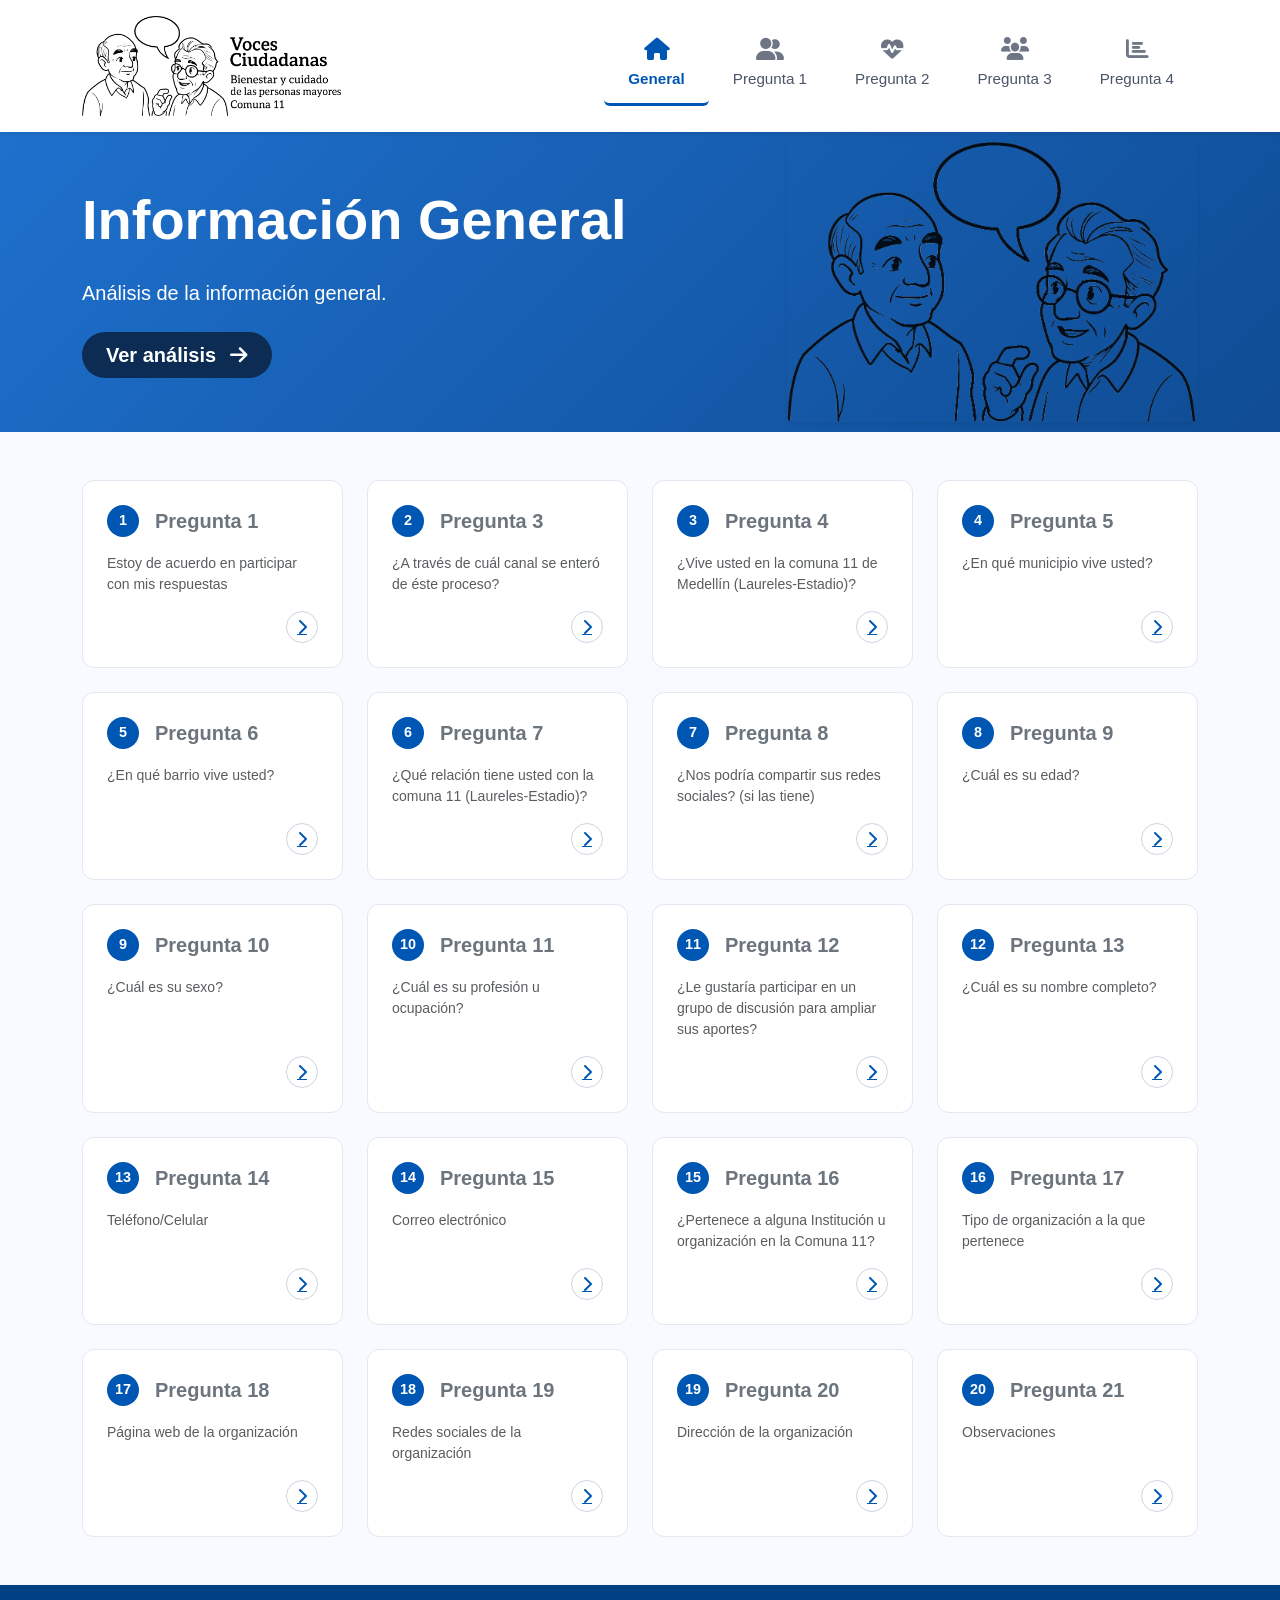
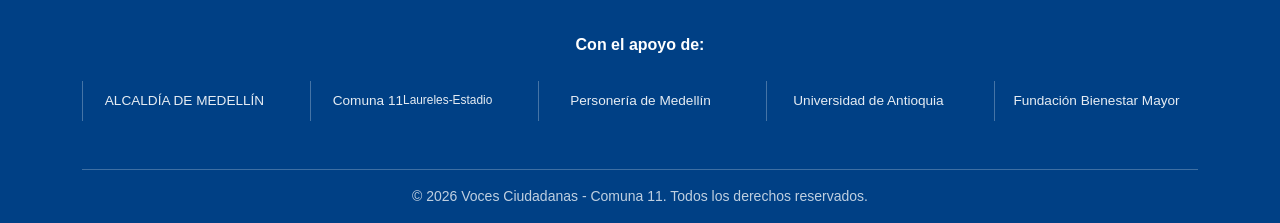
==== index.html @ 996d5465 "Inicio repositorio" ====
<!DOCTYPE html>
<html lang="es">
<head>
    <meta charset="UTF-8">
    <meta name="viewport" content="width=device-width, initial-scale=1.0">
    <title>Voces Ciudadanas - Comuna 11</title>
    <link href="https://cdn.jsdelivr.net/npm/bootstrap@5.3.2/dist/css/bootstrap.min.css" rel="stylesheet">
    <link rel="stylesheet" href="https://cdnjs.cloudflare.com/ajax/libs/font-awesome/6.4.2/css/all.min.css">
    <link rel="stylesheet" href="./css/styles.css">
</head>
<body>

    <header class="bg-white shadow-sm sticky-top">
        <div class="container d-flex flex-column flex-md-row justify-content-between align-items-center py-3">
            <div class="logo-container mb-3 mb-md-0">
                <a href="./index.html">
                    <img src="./img/Logo.png" alt="Logo Voces Ciudadanas" class="img-fluid" style="max-height: 100px;">
                </a>
            </div>
            <nav class="nav-menu">
                <ul class="nav nav-pills border-0" id="main-nav">
                    </ul>
            </nav>
        </div>
    </header>

    <section class="hero-banner text-white position-relative overflow-hidden">
        <div class="container position-relative z-3 py-0">
            <div class="row align-items-center">
                <div class="col-lg-7">
                    <h1 id="main-question-title" class="display-4 fw-bold">Pregunta Uno</h1>
                    <p id="main-question-subtitle" class="lead my-4">Aquí irá el texto de la pregunta seleccionada de manera detallada.</p>
                    <a href="#cards-container" class="btn btn-light-blue text-white btn-lg px-4 py-2 rounded-pill fw-bold">
                        Ver análisis <i class="fas fa-arrow-right ms-2"></i>
                    </a>
                </div>
                <div class="col-lg-5 d-none d-lg-block text-end">
                    <img src="./img/hero-illustration.png" alt="Ilustración" class="hero-illustration img-fluid rounded shadow-sm">
                </div>
            </div>
        </div>
    </section>

    <main class="container my-5">
        <div class="row row-cols-1 row-cols-md-2 row-cols-lg-3 row-cols-xl-4 g-4" id="cards-container">
            </div>
    </main>

    <footer class="footer text-white pt-5 pb-3">
        <div class="container text-center">
            <p class="fw-semibold mb-4">Con el apoyo de:</p>
            
            <div class="row row-cols-2 row-cols-md-5 g-4 align-items-center justify-content-center mb-5 project-logos">
                <div class="col"><div class="footer-logo-placeholder">ALCALDÍA DE MEDELLÍN</div></div>
                <div class="col"><div class="footer-logo-placeholder">Comuna 11 <br><small>Laureles-Estadio</small></div></div>
                <div class="col"><div class="footer-logo-placeholder">Personería de Medellín</div></div>
                <div class="col"><div class="footer-logo-placeholder">Universidad de Antioquia</div></div>
                <div class="col"><div class="footer-logo-placeholder">Fundación Bienestar Mayor</div></div>
            </div>
            
            <hr class="border-light opacity-25">
            
            <p class="small mb-0 opacity-75">&copy; 2026 Voces Ciudadanas - Comuna 11. Todos los derechos reservados.</p>
        </div>
    </footer>

    <script src="https://cdn.jsdelivr.net/npm/bootstrap@5.3.2/dist/js/bootstrap.bundle.min.js"></script>
    <script src="./js/config.js"></script>
    <script src="./js/app.js"></script>
</body>
</html>
---- css/styles.css ----
/* Variables de Color basadas en el diseño */
:root {
    --blue-primary: #0056b3;
    --blue-dark: #004085;
    --blue-hero-start: #1e70cd;
    --blue-hero-end: #0f4c94;
    --text-dark: #2d3748;
    --bg-light: #f8faff;
}

body {
    font-family: 'Segoe UI', Tahoma, Geneva, Verdana, sans-serif;
    background-color: var(--bg-light);
    color: var(--text-dark);
}

/* Navbar */
.nav-tabs .nav-link {
    color: #6c757d;
    border: none;
    font-weight: 500;
    padding: 1rem 1.5rem;
    transition: all 0.3s ease;
}

.nav-tabs .nav-link:hover {
    color: var(--blue-primary);
    border: none;
}

.nav-tabs .nav-link.active {
    color: var(--blue-primary) !important;
    border: none !important;
    border-bottom: 3px solid var(--blue-primary) !important;
    font-weight: 700;
}

/* Hero Banner */
.hero-banner {
    background: linear-gradient(135deg, var(--blue-hero-start) 0%, var(--blue-hero-end) 100%);
    padding: 10px 0;
}

.btn-light-blue {
    background-color: #0d2c54;
    border: none;
    transition: transform 0.2s, background-color 0.2s;
}

.btn-light-blue:hover {
    background-color: #163e75;
    transform: translateY(-2px);
}

.hero-illustration {
    max-height: 280px;
    object-fit: contain;
    mix-blend-mode: multiply; /* Integra el fondo si el logo tiene fondo blanco */
    opacity: 0.85;
}

/* Cards Estilo Mockup */
.question-card {
    background: #ffffff;
    border: 1px solid #e2e8f0;
    border-radius: 12px;
    transition: all 0.3s cubic-bezier(0.165, 0.84, 0.44, 1);
    height: 100%;
}

.question-card:hover {
    transform: translateY(-5px);
    box-shadow: 0 10px 20px rgba(0, 86, 179, 0.08);
    border-color: var(--blue-primary);
}

.card-number {
    width: 32px;
    height: 32px;
    background-color: var(--blue-primary);
    color: white;
    border-radius: 50%;
    display: flex;
    align-items: center;
    justify-content: center;
    font-weight: bold;
    font-size: 0.9rem;
}

.card-arrow-btn {
    width: 32px;
    height: 32px;
    border: 1px solid #cbd5e1;
    border-radius: 50%;
    display: flex;
    align-items: center;
    justify-content: center;
    color: var(--blue-primary);
    transition: all 0.2s;
}

.question-card:hover .card-arrow-btn {
    background-color: var(--blue-primary);
    color: white;
    border-color: var(--blue-primary);
}

/* Footer */
.footer {
    background-color: var(--blue-dark);
}

.footer-logo-placeholder {
    border-left: 1px solid rgba(255, 255, 255, 0.3);
    padding: 0 15px;
    font-size: 0.85rem;
    opacity: 0.9;
    min-height: 40px;
    display: flex;
    align-items: center;
    justify-content: center;
}

@media (max-width: 768px) {
    .footer-logo-placeholder {
        border-left: none;
        border-bottom: 1px solid rgba(255, 255, 255, 0.1);
        padding-bottom: 15px;
    }
}

/* Estilos específicos para el menú con iconos verticales */
.custom-nav-item {
    color: #4a5568 !important; /* Gris de los botones inactivos */
    font-size: 0.95rem;
    font-weight: 500;
    padding: 0.75rem 1.5rem !important;
    border: none !important;
    border-bottom: 3px solid transparent !important;
    transition: all 0.2s ease-in-out;
}

.custom-nav-item .nav-icon {
    font-size: 1.4rem; /* Tamaño del icono */
    opacity: 0.8;
}

/* Estado al pasar el cursor (Hover) */
.custom-nav-item:hover {
    color: #0056b3 !important;
}

/* Estado Activo (Pregunta Seleccionada) */
.custom-nav-item.active {
    color: #0056b3 !important; /* Azul destacado */
    background: none !important;
    font-weight: 700;
    border-bottom: 3px solid #0056b3 !important; /* Línea inferior idéntica a la imagen */
}

.custom-nav-item.active .nav-icon {
    opacity: 1;
}
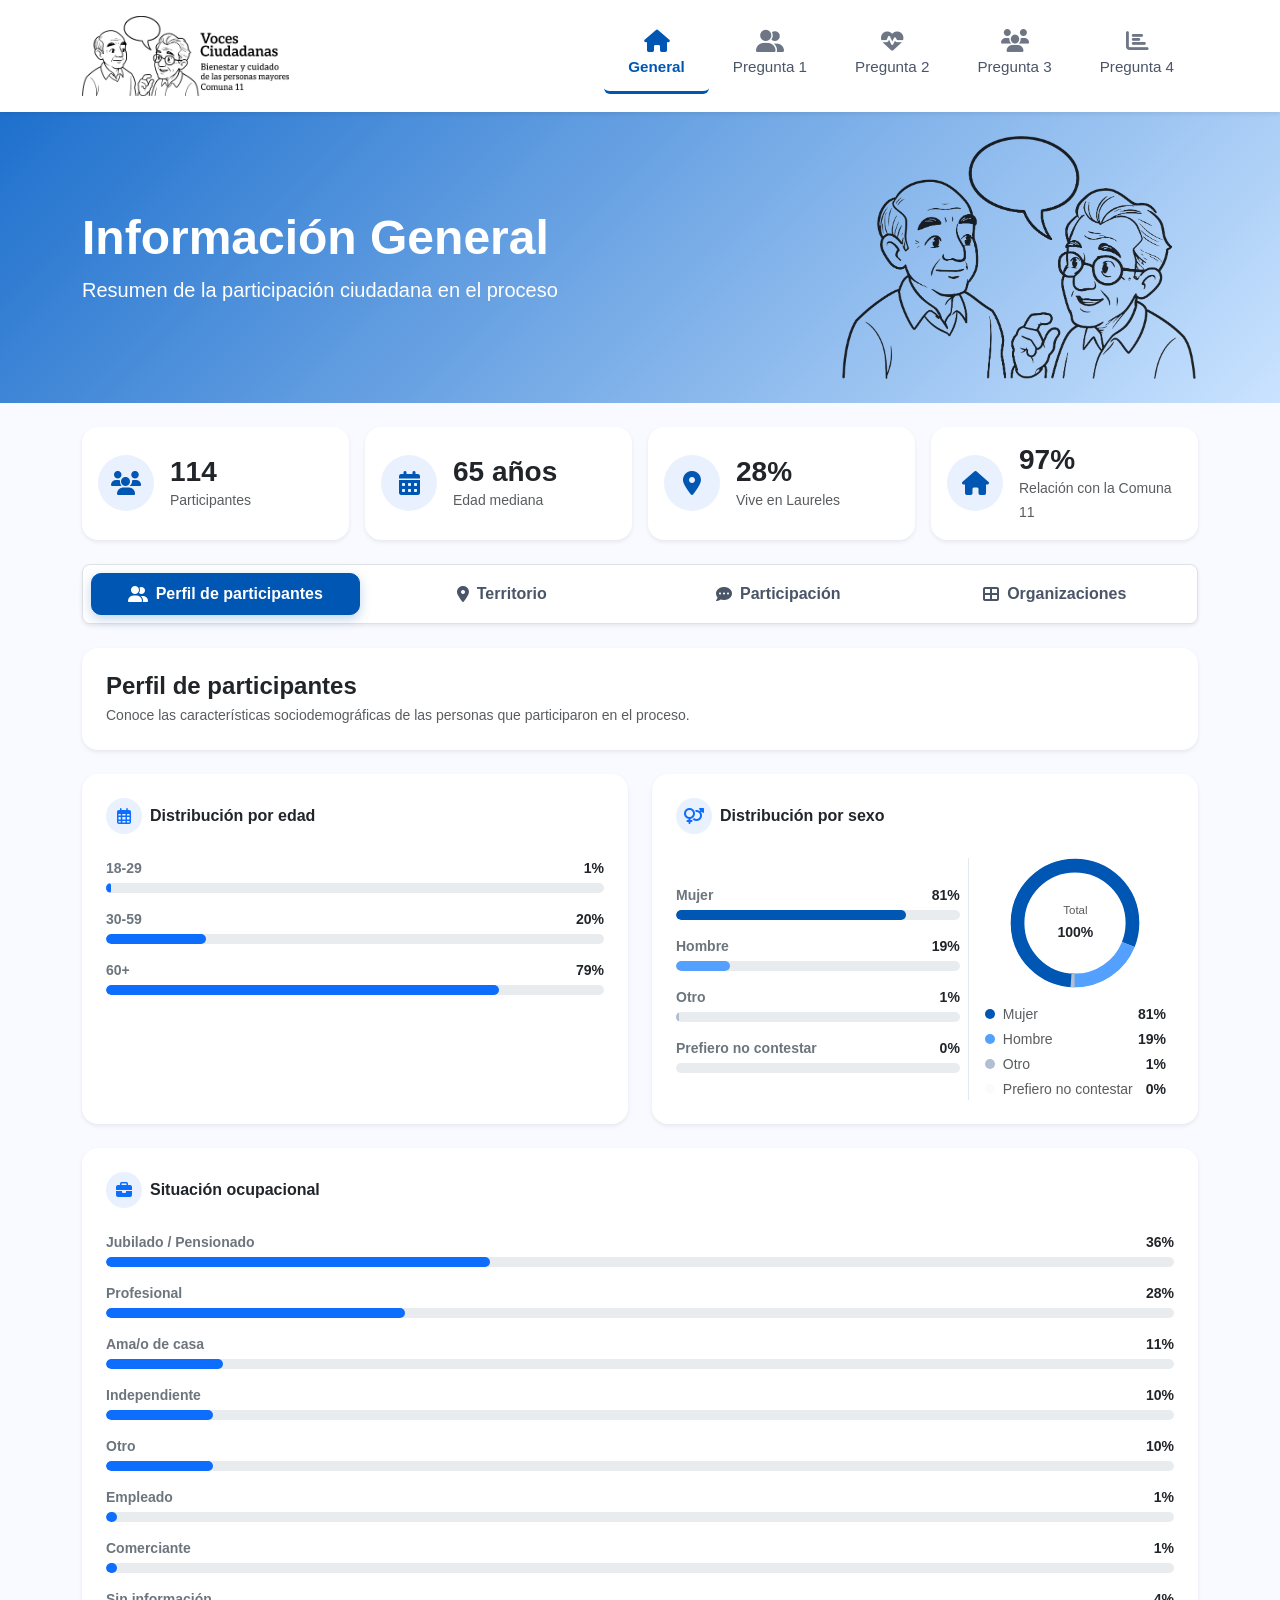
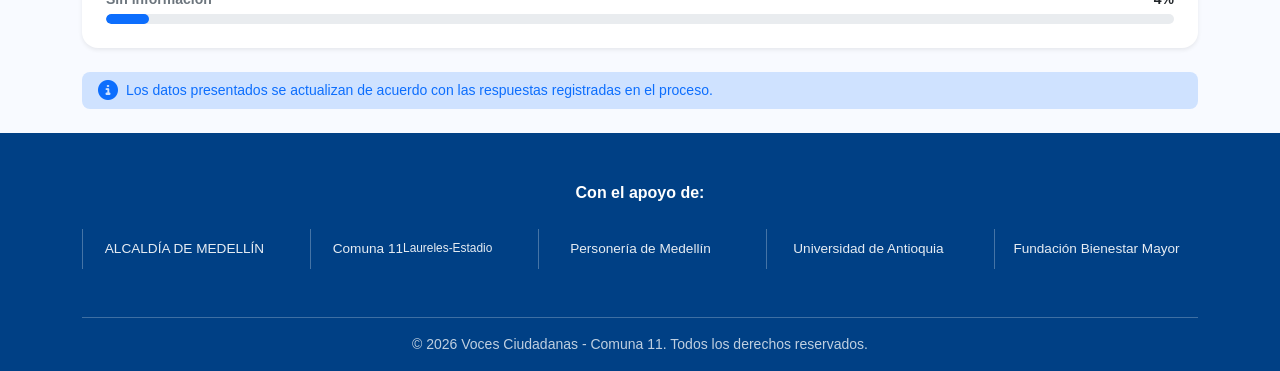
==== commit 9ab19e59: "Actualización pagina General con información demográfica" ====
--- a/index.html
+++ b/index.html
@@ -10,46 +10,395 @@
 </head>
 <body>
 
+    <!-- Header / Navbar Principal -->
     <header class="bg-white shadow-sm sticky-top">
         <div class="container d-flex flex-column flex-md-row justify-content-between align-items-center py-3">
             <div class="logo-container mb-3 mb-md-0">
                 <a href="./index.html">
-                    <img src="./img/Logo.png" alt="Logo Voces Ciudadanas" class="img-fluid" style="max-height: 100px;">
+                    <img src="./img/Logo.png" alt="Logo Voces Ciudadanas" class="img-fluid" style="max-height: 80px;">
                 </a>
             </div>
             <nav class="nav-menu">
-                <ul class="nav nav-pills border-0" id="main-nav">
-                    </ul>
+                <ul class="nav nav-pills border-0" id="main-nav"></ul>
             </nav>
         </div>
     </header>
 
-    <section class="hero-banner text-white position-relative overflow-hidden">
-        <div class="container position-relative z-3 py-0">
+    <!-- Banner Principal -->
+    <section class="hero-banner text-white position-relative overflow-hidden py-4">
+        <div class="container position-relative z-3">
             <div class="row align-items-center">
-                <div class="col-lg-7">
-                    <h1 id="main-question-title" class="display-4 fw-bold">Pregunta Uno</h1>
-                    <p id="main-question-subtitle" class="lead my-4">Aquí irá el texto de la pregunta seleccionada de manera detallada.</p>
-                    <a href="#cards-container" class="btn btn-light-blue text-white btn-lg px-4 py-2 rounded-pill fw-bold">
-                        Ver análisis <i class="fas fa-arrow-right ms-2"></i>
-                    </a>
-                </div>
-                <div class="col-lg-5 d-none d-lg-block text-end">
-                    <img src="./img/hero-illustration.png" alt="Ilustración" class="hero-illustration img-fluid rounded shadow-sm">
+                <div class="col-lg-8">
+                    <h1 id="main-question-title" class="display-5 fw-bold">Información General</h1>
+                    <p id="main-question-subtitle" class="lead mb-0">Resumen de la participación ciudadana en el proceso</p>
+                </div>
+                <div class="col-lg-4 d-none d-lg-block text-end">
+                    <img src="./img/hero-illustration.png" alt="Ilustración" class="hero-illustration img-fluid">
                 </div>
             </div>
         </div>
     </section>
 
-    <main class="container my-5">
-        <div class="row row-cols-1 row-cols-md-2 row-cols-lg-3 row-cols-xl-4 g-4" id="cards-container">
-            </div>
+    <main class="container my-4">
+        <!-- 1. Indicadores / Tarjetas de Resumen Superior -->
+        <div class="row g-3 mb-4" id="summary-metrics-container"></div>
+
+        <!-- 2. Pestañas de Navegación (Tabs) -->
+        <div class="bg-white rounded-3 p-2 mb-4 shadow-sm border">
+            <ul class="nav nav-pills nav-justified flex-column flex-sm-row gap-2" id="general-tabs" role="tablist"></ul>
+        </div>
+
+        <!-- 3. Contenedores de Contenido (Tab Content) -->
+        <div class="tab-content" id="general-tabs-content">
+            
+            <!-- TAB 1: Perfil de participantes -->
+            <div class="tab-pane fade show active" id="pane-perfil" role="tabpanel">
+                
+                <!-- Encabezado -->
+                <div class="card border-0 shadow-sm p-4 rounded-4 bg-white mb-4">
+                    <div class="d-flex flex-column flex-xl-row justify-content-between align-items-xl-center gap-3">
+                        <div>
+                            <h4 class="fw-bold text-dark mb-1">Perfil de participantes</h4>
+                            <p class="text-muted small mb-0">Conoce las características sociodemográficas de las personas que participaron en el proceso.</p>
+                        </div>
+                    </div>
+                </div>
+
+                <!-- Fila Superior: Distribución por Edad y Distribución por Sexo -->
+                <div class="row g-4 mb-4">
+                    
+                    <!-- Card 1: Distribución por edad -->
+                    <div class="col-lg-6 col-12">
+                        <div class="card border-0 shadow-sm p-4 rounded-4 bg-white h-100">
+                            <div class="d-flex align-items-center gap-2 mb-4">
+                                <div class="badge-icon-bg p-2 rounded-circle d-flex align-items-center justify-content-center" style="width: 36px; height: 36px;">
+                                    <i class="far fa-calendar-alt text-primary"></i>
+                                </div>
+                                <h5 class="fw-bold text-dark mb-0 fs-6">Distribución por edad</h5>
+                            </div>
+                            <div id="age-chart-container" class="d-flex flex-column gap-3"></div>
+                        </div>
+                    </div>
+
+                    <!-- Card 2: Distribución por sexo -->
+                    <div class="col-lg-6 col-12">
+                        <div class="card border-0 shadow-sm p-4 rounded-4 bg-white h-100">
+                            <div class="d-flex align-items-center gap-2 mb-4">
+                                <div class="badge-icon-bg p-2 rounded-circle d-flex align-items-center justify-content-center" style="width: 36px; height: 36px;">
+                                    <i class="fas fa-venus-mars text-primary"></i>
+                                </div>
+                                <h5 class="fw-bold text-dark mb-0 fs-6">Distribución por sexo</h5>
+                            </div>
+                            
+                            <div class="row align-items-center g-3">
+                                <!-- Barras de sexo -->
+                                <div class="col-md-7 col-12 d-flex flex-column gap-3" id="gender-bars-container"></div>
+                                
+                                <!-- Donut SVG + Leyenda -->
+                                <div class="col-md-5 col-12 d-flex flex-column align-items-center justify-content-center border-start-md">
+                                    <div class="position-relative d-flex align-items-center justify-content-center mb-3">
+                                        <svg width="130" height="130" viewBox="0 0 36 36" class="donut-chart" id="gender-donut-chart">
+                                            <!-- Generado dinámicamente desde JS -->
+                                        </svg>
+                                        <div class="position-absolute text-center">
+                                            <span class="d-block text-muted style-micro">Total</span>
+                                            <strong class="text-dark small" id="donut-total-label">100%</strong>
+                                        </div>
+                                    </div>
+                                    <div id="gender-legend-container" class="w-100 px-2 d-flex flex-column gap-1"></div>
+                                </div>
+                            </div>
+                        </div>
+                    </div>
+
+                </div>
+
+                <!-- Fila Inferior: Situación Ocupacional -->
+                <div class="row">
+                    <div class="col-12">
+                        <div class="card border-0 shadow-sm p-4 rounded-4 bg-white">
+                            <div class="d-flex align-items-center gap-2 mb-4">
+                                <div class="badge-icon-bg p-2 rounded-circle d-flex align-items-center justify-content-center" style="width: 36px; height: 36px;">
+                                    <i class="fas fa-briefcase text-primary"></i>
+                                </div>
+                                <h5 class="fw-bold text-dark mb-0 fs-6">Situación ocupacional</h5>
+                            </div>
+                            <div id="occupation-chart-container" class="d-flex flex-column gap-3"></div>
+                        </div>
+                    </div>
+                </div>
+
+                <!-- Nota informativa -->
+                <div class="alert alert-info border-0 bg-primary-subtle text-primary d-flex align-items-center gap-2 mt-4 mb-0 rounded-3 py-2 px-3 small">
+                    <i class="fas fa-info-circle fs-5"></i>
+                    <span>Los datos presentados se actualizan de acuerdo con las respuestas registradas en el proceso.</span>
+                </div>
+
+            </div>
+
+            <!-- TAB 2: Territorio -->
+            <div class="tab-pane fade" id="pane-territorio" role="tabpanel">
+                
+                <!-- Encabezado -->
+                <div class="card border-0 shadow-sm p-4 rounded-4 bg-white mb-4">
+                    <div class="d-flex align-items-center gap-3">
+                        <div class="badge-icon-bg p-3 rounded-circle d-flex align-items-center justify-content-center text-primary" style="width: 50px; height: 50px;">
+                            <i class="fas fa-map-marker-alt fs-4"></i>
+                        </div>
+                        <div>
+                            <h4 class="fw-bold text-dark mb-1">Territorio</h4>
+                            <p class="text-muted small mb-0">Información sobre residencia y relación de los participantes con el barrio.</p>
+                        </div>
+                    </div>
+                </div>
+
+                <!-- Fila Superior: 3 Tarjetas de Métricas -->
+                <div class="row g-4 mb-4">
+                    
+                    <!-- Tarjeta 1: ¿Vive en el barrio? -->
+                    <div class="col-lg-4 col-md-6 col-12">
+                        <div class="card border-0 shadow-sm p-4 rounded-4 bg-white h-100 d-flex flex-column justify-content-between">
+                            <div>
+                                <h6 class="fw-bold text-dark mb-4 fs-6">¿Vive en el barrio?</h6>
+                                <div class="row align-items-center g-3 my-2">
+                                    <div class="col-6 position-relative d-flex align-items-center justify-content-center">
+                                        <svg width="120" height="120" viewBox="0 0 36 36" class="donut-chart" id="lives-donut-chart">
+                                            <!-- Generado dinámicamente desde JS -->
+                                        </svg>
+                                        <div class="position-absolute text-center">
+                                            <strong class="text-primary d-block h4 fw-bold mb-0" id="lives-total-percentage">0%</strong>
+                                            <span class="text-muted lh-1 d-block" style="font-size: 0.65rem;">Sí vive en<br>el barrio</span>
+                                        </div>
+                                    </div>
+                                    <div class="col-6 d-flex flex-column gap-3" id="lives-in-neighborhood-container"></div>
+                                </div>
+                            </div>
+                            <div class="bg-light-subtle rounded-3 py-2 px-3 mt-3 d-flex align-items-center gap-2 small text-muted">
+                                <i class="fas fa-info-circle text-primary"></i>
+                                <span id="base-lives">Base: 0 participantes</span>
+                            </div>
+                        </div>
+                    </div>
+
+                    <!-- Tarjeta 2: Municipio de residencia -->
+                    <div class="col-lg-4 col-md-6 col-12">
+                        <div class="card border-0 shadow-sm p-4 rounded-4 bg-white h-100 d-flex flex-column justify-content-between">
+                            <div>
+                                <div class="d-flex align-items-center gap-2 mb-4">
+                                    <i class="fas fa-city text-primary"></i>
+                                    <h6 class="fw-bold text-dark mb-0 fs-6">Municipio de residencia</h6>
+                                </div>
+                                <div id="municipality-chart-container" class="d-flex flex-column gap-3"></div>
+                            </div>
+                            <div class="bg-light-subtle rounded-3 py-2 px-3 mt-3 d-flex align-items-center gap-2 small text-muted">
+                                <i class="fas fa-info-circle text-primary"></i>
+                                <span id="base-municipality">Base: 0 participantes</span>
+                            </div>
+                        </div>
+                    </div>
+
+                    <!-- Tarjeta 3: Barrios de residencia -->
+                    <div class="col-lg-4 col-md-12 col-12">
+                        <div class="card border-0 shadow-sm p-4 rounded-4 bg-white h-100 d-flex flex-column justify-content-between">
+                            <div>
+                                <div class="d-flex align-items-center gap-2 mb-4">
+                                    <i class="fas fa-building text-primary"></i>
+                                    <h6 class="fw-bold text-dark mb-0 fs-6">Barrios de residencia</h6>
+                                </div>
+                                <div id="neighborhoods-chart-container" class="d-flex flex-column gap-2"></div>
+                            </div>
+                            <div class="bg-light-subtle rounded-3 py-2 px-3 mt-3 d-flex align-items-center gap-2 small text-muted">
+                                <i class="fas fa-info-circle text-primary"></i>
+                                <span id="base-neighborhoods">Base: 0 participantes</span>
+                            </div>
+                        </div>
+                    </div>
+
+                </div>
+
+                <!-- Fila Inferior: Relación con el barrio -->
+                <div class="row">
+                    <div class="col-12">
+                        <div class="card border-0 shadow-sm p-4 rounded-4 bg-white">
+                            <div class="d-flex align-items-center gap-2 mb-4">
+                                <div class="badge-icon-bg p-2 rounded-circle d-flex align-items-center justify-content-center" style="width: 36px; height: 36px;">
+                                    <i class="fas fa-user-friends text-primary"></i>
+                                </div>
+                                <h6 class="fw-bold text-dark mb-0 fs-6">¿Qué relación tienen los participantes con el barrio?</h6>
+                            </div>
+                            
+                            <div class="row g-4 align-items-center">
+                                <div class="col-lg-8 col-12">
+                                    <div id="relation-chart-container" class="d-flex flex-column gap-3"></div>
+                                </div>
+                                <div class="col-lg-4 col-12">
+                                    <div class="bg-light-subtle p-4 rounded-4 border border-light-subtle">
+                                        <div class="d-flex align-items-start gap-2 text-primary mb-4">
+                                            <i class="fas fa-info-circle fs-5 mt-1"></i>
+                                            <span class="small text-secondary">Este gráfico muestra el tipo de relación que los participantes tienen con el barrio donde se desarrolla el proceso.</span>
+                                        </div>
+                                        <div class="bg-white rounded-3 py-2 px-3 border border-light text-center">
+                                            <span class="small text-muted fw-semibold" id="base-relation">Base: 0 participantes</span>
+                                        </div>
+                                    </div>
+                                </div>
+                            </div>
+                        </div>
+                    </div>
+                </div>
+
+            </div>
+
+            <!-- TAB 3: Participación -->
+            <div class="tab-pane fade" id="pane-participacion" role="tabpanel">
+                
+                <!-- Encabezado -->
+                <div class="card border-0 shadow-sm p-4 rounded-4 bg-white mb-4">
+                    <div class="d-flex align-items-center gap-3">
+                        <div class="badge-icon-bg p-3 rounded-circle d-flex align-items-center justify-content-center text-primary" style="width: 50px; height: 50px;">
+                            <i class="fas fa-bullhorn fs-4"></i>
+                        </div>
+                        <div>
+                            <h4 class="fw-bold text-dark mb-1">Participación</h4>
+                            <p class="text-muted small mb-0">Canales de convocatoria e intención de continuidad en el proceso.</p>
+                        </div>
+                    </div>
+                </div>
+
+                <!-- Fila Superior: ¿Cómo se enteró? y ¿Quieren seguir participando? -->
+                <div class="row g-4 mb-4">
+                    
+                    <!-- Card 1: ¿Cómo se enteró del proceso? -->
+                    <div class="col-lg-6 col-12">
+                        <div class="card border-0 shadow-sm p-4 rounded-4 bg-white h-100 d-flex flex-column justify-content-between">
+                            <div>
+                                <div class="d-flex align-items-center gap-2 mb-4">
+                                    <div class="badge-icon-bg p-2 rounded-circle d-flex align-items-center justify-content-center" style="width: 36px; height: 36px;">
+                                        <i class="fas fa-bullhorn text-primary"></i>
+                                    </div>
+                                    <h6 class="fw-bold text-dark mb-0 fs-6">¿Cómo se enteró del proceso?</h6>
+                                </div>
+                                <div id="how-learned-container" class="d-flex flex-column gap-3"></div>
+                            </div>
+                            <div class="bg-light-subtle rounded-3 py-2 px-3 mt-4 d-flex align-items-center gap-2 small text-muted">
+                                <i class="fas fa-info-circle text-primary"></i>
+                                <span id="base-how-learned">Base: 0 participantes</span>
+                            </div>
+                        </div>
+                    </div>
+
+                    <!-- Card 2: ¿Quieren seguir participando? -->
+                    <div class="col-lg-6 col-12">
+                        <div class="card border-0 shadow-sm p-4 rounded-4 bg-white h-100 d-flex flex-column justify-content-between">
+                            <div>
+                                <div class="d-flex align-items-center gap-2 mb-4">
+                                    <div class="badge-icon-bg p-2 rounded-circle d-flex align-items-center justify-content-center" style="width: 36px; height: 36px;">
+                                        <i class="fas fa-user-friends text-primary"></i>
+                                    </div>
+                                    <h6 class="fw-bold text-dark mb-0 fs-6">¿Quieren seguir participando?</h6>
+                                </div>
+
+                                <div class="row align-items-center g-3 my-2">
+                                    <!-- Gráfico Donut Dinámico -->
+                                    <div class="col-md-6 col-12 position-relative d-flex align-items-center justify-content-center">
+                                        <svg width="140" height="140" viewBox="0 0 36 36" class="donut-chart" id="continue-donut-chart">
+                                            <!-- Generado dinámicamente desde JS -->
+                                        </svg>
+                                        <div class="position-absolute text-center">
+                                            <strong class="text-dark d-block h3 fw-bold mb-0" id="continue-total-percentage">0%</strong>
+                                            <span class="text-secondary small fw-semibold" id="continue-total-label">Sí</span>
+                                        </div>
+                                    </div>
+                                    <!-- Leyenda -->
+                                    <div class="col-md-6 col-12 d-flex flex-column gap-3" id="continue-legend-container"></div>
+                                </div>
+                            </div>
+                            <div class="bg-light-subtle rounded-3 py-2 px-3 mt-4 d-flex align-items-center gap-2 small text-muted">
+                                <i class="fas fa-info-circle text-primary"></i>
+                                <span id="base-continue">Base: 0 participantes</span>
+                            </div>
+                        </div>
+                    </div>
+
+                </div>
+
+                <!-- Fila Inferior: Convocatoria por Grupos de Edad -->
+                <div class="row">
+                    <div class="col-12">
+                        <div class="card border-0 shadow-sm p-4 rounded-4 bg-white">
+                            <div class="d-flex align-items-center gap-2 mb-4">
+                                <div class="badge-icon-bg p-2 rounded-circle d-flex align-items-center justify-content-center" style="width: 36px; height: 36px;">
+                                    <i class="fas fa-users text-primary"></i>
+                                </div>
+                                <h6 class="fw-bold text-dark mb-0 fs-6">¿Cómo se enteraron del proceso? según grupo de edad</h6>
+                            </div>
+
+                            <!-- Contenedor dinámico para los rangos de edad -->
+                            <div class="row g-4" id="learned-by-age-group-container"></div>
+                        </div>
+                    </div>
+                </div>
+
+            </div>
+
+            <!-- TAB 4: Organizaciones -->
+            <div class="tab-pane fade" id="pane-organizaciones" role="tabpanel">
+                <div class="row g-4 mb-4">
+                    <!-- Card 1: Participación Organizacional -->
+                    <div class="col-lg-6 col-12">
+                        <div class="card border-0 shadow-sm rounded-4 p-4 h-100 bg-white d-flex flex-column justify-content-between">
+                            <div>
+                                <h6 class="fw-bold text-primary text-uppercase mb-4">Participación Organizacional</h6>
+                                <div id="organization-part-container" class="row align-items-center my-3">
+                                    <!-- Renderizado dinámico -->
+                                </div>
+                            </div>
+                            <div class="bg-light-subtle rounded-3 py-2 px-3 mt-4 d-flex align-items-center gap-2 small text-muted">
+                                <i class="fas fa-info-circle text-primary"></i>
+                                <span id="base-organization-part">Base: 0 participantes</span>
+                            </div>
+                        </div>
+                    </div>
+
+                    <!-- Card 2: Tipo de Organización -->
+                    <div class="col-lg-6 col-12">
+                        <div class="card border-0 shadow-sm rounded-4 p-4 h-100 bg-white d-flex flex-column justify-content-between">
+                            <div>
+                                <h6 class="fw-bold text-primary text-uppercase mb-4">Tipo de Organización</h6>
+                                <div id="organization-types-container" class="d-flex flex-column gap-3">
+                                    <!-- Renderizado dinámico -->
+                                </div>
+                            </div>
+                            <div class="bg-light-subtle rounded-3 py-2 px-3 mt-4 d-flex align-items-center gap-2 small text-muted">
+                                <i class="fas fa-info-circle text-primary"></i>
+                                <span id="base-organization-types">Base: 0 participantes</span>
+                            </div>
+                        </div>
+                    </div>
+
+                    <!-- Card 3: Organizaciones Vinculadas -->
+                    <div class="col-12">
+                        <div class="card border-0 shadow-sm rounded-4 p-4 bg-white">
+                            <div class="d-flex align-items-center gap-2 mb-4">
+                                <i class="fas fa-user-friends text-primary fs-5"></i>
+                                <h6 class="fw-bold text-primary text-uppercase mb-0">Organizaciones Vinculadas</h6>
+                            </div>
+                            
+                            <div id="linked-organizations-container" class="row g-3">
+                                <!-- Renderizado dinámico -->
+                            </div>
+                        </div>
+                    </div>
+                </div>
+            </div>
+
+        </div>
     </main>
 
+    <!-- Footer -->
     <footer class="footer text-white pt-5 pb-3">
         <div class="container text-center">
             <p class="fw-semibold mb-4">Con el apoyo de:</p>
-            
             <div class="row row-cols-2 row-cols-md-5 g-4 align-items-center justify-content-center mb-5 project-logos">
                 <div class="col"><div class="footer-logo-placeholder">ALCALDÍA DE MEDELLÍN</div></div>
                 <div class="col"><div class="footer-logo-placeholder">Comuna 11 <br><small>Laureles-Estadio</small></div></div>
@@ -57,9 +406,7 @@
                 <div class="col"><div class="footer-logo-placeholder">Universidad de Antioquia</div></div>
                 <div class="col"><div class="footer-logo-placeholder">Fundación Bienestar Mayor</div></div>
             </div>
-            
             <hr class="border-light opacity-25">
-            
             <p class="small mb-0 opacity-75">&copy; 2026 Voces Ciudadanas - Comuna 11. Todos los derechos reservados.</p>
         </div>
     </footer>
--- a/css/styles.css
+++ b/css/styles.css
@@ -1,11 +1,15 @@
-/* Variables de Color basadas en el diseño */
+/* ==========================================
+   VARIABLES DE COLOR Y BASE
+   ========================================== */
 :root {
     --blue-primary: #0056b3;
     --blue-dark: #004085;
     --blue-hero-start: #1e70cd;
-    --blue-hero-end: #0f4c94;
+    --blue-hero-end: #cae3ff;
     --text-dark: #2d3748;
     --bg-light: #f8faff;
+    --card-border: #e2e8f0;
+    --icon-bg-blue: #e8f1fd;
 }
 
 body {
@@ -14,7 +18,9 @@
     color: var(--text-dark);
 }
 
-/* Navbar */
+/* ==========================================
+   NAVBAR PRINCIPAL Y MENÚ DE NAVEGACIÓN
+   ========================================== */
 .nav-tabs .nav-link {
     color: #6c757d;
     border: none;
@@ -35,7 +41,40 @@
     font-weight: 700;
 }
 
-/* Hero Banner */
+/* Menú con iconos verticales */
+.custom-nav-item {
+    color: #4a5568 !important;
+    font-size: 0.95rem;
+    font-weight: 500;
+    padding: 0.75rem 1.5rem !important;
+    border: none !important;
+    border-bottom: 3px solid transparent !important;
+    transition: all 0.2s ease-in-out;
+}
+
+.custom-nav-item .nav-icon {
+    font-size: 1.4rem;
+    opacity: 0.8;
+}
+
+.custom-nav-item:hover {
+    color: var(--blue-primary) !important;
+}
+
+.custom-nav-item.active {
+    color: var(--blue-primary) !important;
+    background: none !important;
+    font-weight: 700;
+    border-bottom: 3px solid var(--blue-primary) !important;
+}
+
+.custom-nav-item.active .nav-icon {
+    opacity: 1;
+}
+
+/* ==========================================
+   HERO BANNER
+   ========================================== */
 .hero-banner {
     background: linear-gradient(135deg, var(--blue-hero-start) 0%, var(--blue-hero-end) 100%);
     padding: 10px 0;
@@ -55,14 +94,87 @@
 .hero-illustration {
     max-height: 280px;
     object-fit: contain;
-    mix-blend-mode: multiply; /* Integra el fondo si el logo tiene fondo blanco */
+    mix-blend-mode: multiply;
     opacity: 0.85;
 }
 
-/* Cards Estilo Mockup */
+/* ==========================================
+   TARJETAS DE MÉTRICA DE RESUMEN (SUPERIORES)
+   ========================================== */
+#summary-metrics-container .card {
+    border: 1px solid var(--card-border);
+    border-radius: 14px;
+    transition: transform 0.2s ease, box-shadow 0.2s ease;
+}
+
+#summary-metrics-container .card:hover {
+    transform: translateY(-3px);
+    box-shadow: 0 8px 20px rgba(0, 86, 179, 0.08) !important;
+}
+
+.badge-icon-bg {
+    background-color: var(--icon-bg-blue) !important;
+    color: var(--blue-primary) !important;
+}
+
+/* ==========================================
+   PESTAÑAS SEGUNDARIAS (GENERAL TABS)
+   ========================================== */
+#general-tabs .nav-link {
+    border-radius: 10px;
+    color: #4a5568;
+    background-color: transparent;
+    transition: all 0.2s ease;
+    border: 1px solid transparent;
+}
+
+#general-tabs .nav-link:hover {
+    background-color: #f1f5f9;
+    color: var(--blue-primary);
+}
+
+/* Estilo exacto de la pestaña activa en el mockup */
+#general-tabs .nav-link.active {
+    background-color: var(--blue-primary) !important;
+    color: #ffffff !important;
+    border-color: var(--blue-primary) !important;
+    box-shadow: 0 4px 12px rgba(0, 86, 179, 0.25);
+}
+
+/* ==========================================
+   FILTROS Y COMPONENTES DEL DASHBOARD
+   ========================================== */
+.form-select-sm {
+    border-color: #cbd5e1;
+    color: #334155;
+    font-size: 0.85rem;
+    padding-top: 0.45rem;
+    padding-bottom: 0.45rem;
+}
+
+.form-select-sm:focus {
+    border-color: var(--blue-primary);
+    box-shadow: 0 0 0 0.25rem rgba(0, 86, 179, 0.15);
+}
+
+#btn-clear-filters {
+    color: var(--blue-primary);
+    border-color: #cbd5e1;
+    background-color: #ffffff;
+    font-weight: 500;
+}
+
+#btn-clear-filters:hover {
+    background-color: var(--icon-bg-blue);
+    border-color: var(--blue-primary);
+}
+
+/* ==========================================
+   CARDS DE PREGUNTAS (GRID DE 21 CARDS)
+   ========================================== */
 .question-card {
     background: #ffffff;
-    border: 1px solid #e2e8f0;
+    border: 1px solid var(--card-border);
     border-radius: 12px;
     transition: all 0.3s cubic-bezier(0.165, 0.84, 0.44, 1);
     height: 100%;
@@ -105,7 +217,9 @@
     border-color: var(--blue-primary);
 }
 
-/* Footer */
+/* ==========================================
+   FOOTER
+   ========================================== */
 .footer {
     background-color: var(--blue-dark);
 }
@@ -129,35 +243,67 @@
     }
 }
 
-/* Estilos específicos para el menú con iconos verticales */
-.custom-nav-item {
-    color: #4a5568 !important; /* Gris de los botones inactivos */
-    font-size: 0.95rem;
-    font-weight: 500;
-    padding: 0.75rem 1.5rem !important;
-    border: none !important;
-    border-bottom: 3px solid transparent !important;
-    transition: all 0.2s ease-in-out;
-}
-
-.custom-nav-item .nav-icon {
-    font-size: 1.4rem; /* Tamaño del icono */
-    opacity: 0.8;
-}
-
-/* Estado al pasar el cursor (Hover) */
-.custom-nav-item:hover {
-    color: #0056b3 !important;
-}
-
-/* Estado Activo (Pregunta Seleccionada) */
-.custom-nav-item.active {
-    color: #0056b3 !important; /* Azul destacado */
-    background: none !important;
+/* ==========================================
+   COMPONENTES Y GRÁFICOS DE 'PERFIL PARTICIPANTES'
+   ========================================== */
+.style-micro {
+    font-size: 0.72rem;
+}
+
+.chart-row {
+    font-size: 0.88rem;
+}
+
+.chart-label {
+    min-width: 140px;
+    max-width: 160px;
+    color: #4a5568;
+}
+
+.chart-bar-track {
+    background-color: #f1f5f9;
+    height: 14px;
+    border-radius: 20px;
+    overflow: hidden;
+}
+
+.chart-bar-fill {
+    height: 100%;
+    background: linear-gradient(90deg, #1e70cd 0%, #0056b3 100%);
+    border-radius: 20px;
+    transition: width 0.8s ease-in-out;
+}
+
+.chart-bar-fill-secondary {
+    background: #54a0ff;
+}
+
+.chart-bar-fill-neutral {
+    background: #cbd5e1;
+}
+
+.chart-value {
+    min-width: 45px;
     font-weight: 700;
-    border-bottom: 3px solid #0056b3 !important; /* Línea inferior idéntica a la imagen */
-}
-
-.custom-nav-item.active .nav-icon {
-    opacity: 1;
+    color: #2d3748;
+}
+
+/* Gráfico tipo Dona */
+.donut-chart {
+    transform: rotate(-90deg);
+    border-radius: 50%;
+}
+
+.donut-ring {
+    stroke: #f1f5f9;
+}
+
+.donut-segment {
+    transition: stroke-dasharray 0.3s ease;
+}
+
+@media (min-width: 768px) {
+    .border-start-md {
+        border-left: 1px solid #e2e8f0;
+    }
 }
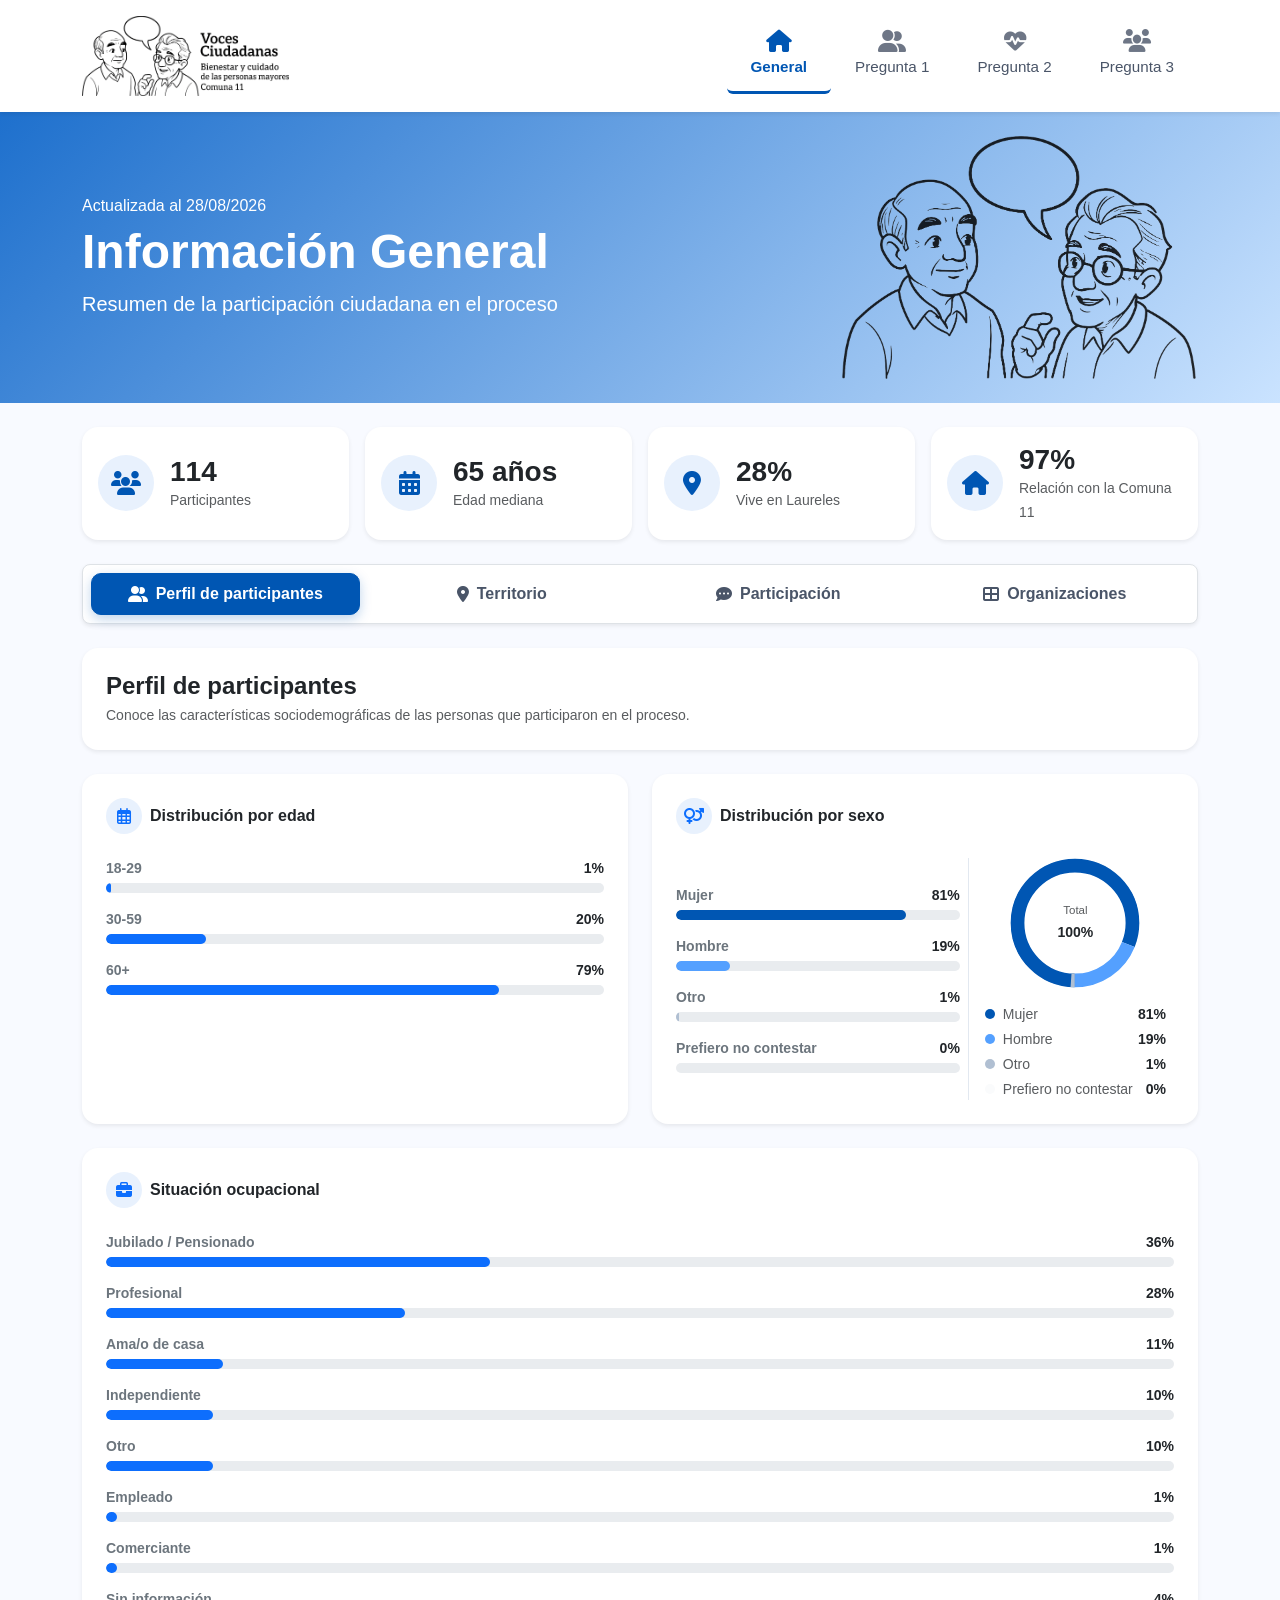
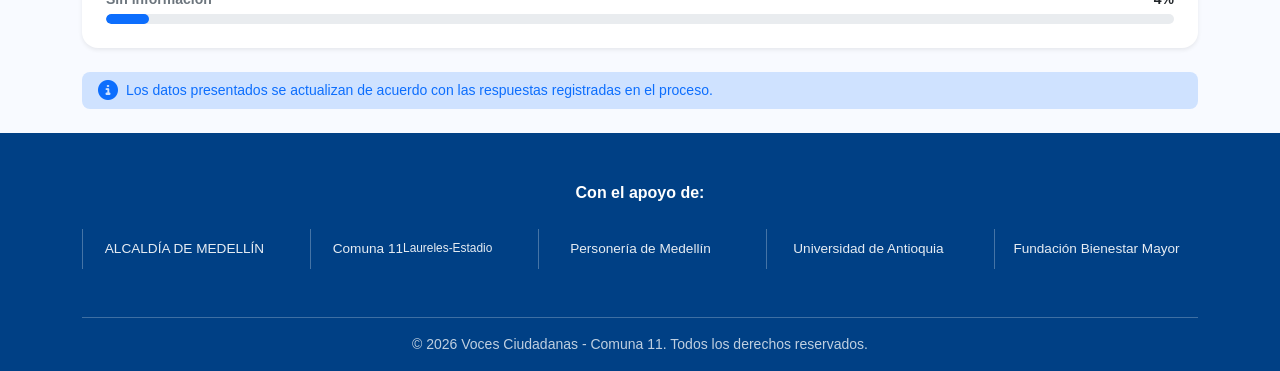
==== commit 6a0c0375: "Actualización pregunta 3" ====
--- a/index.html
+++ b/index.html
@@ -29,6 +29,7 @@
         <div class="container position-relative z-3">
             <div class="row align-items-center">
                 <div class="col-lg-8">
+                    <h6>Actualizada al 28/08/2026</h6>
                     <h1 id="main-question-title" class="display-5 fw-bold">Información General</h1>
                     <p id="main-question-subtitle" class="lead mb-0">Resumen de la participación ciudadana en el proceso</p>
                 </div>
@@ -159,7 +160,7 @@
                     <div class="col-lg-4 col-md-6 col-12">
                         <div class="card border-0 shadow-sm p-4 rounded-4 bg-white h-100 d-flex flex-column justify-content-between">
                             <div>
-                                <h6 class="fw-bold text-dark mb-4 fs-6">¿Vive en el barrio?</h6>
+                                <h6 class="fw-bold text-dark mb-4 fs-6">¿Vive en la comuna 11 ?</h6>
                                 <div class="row align-items-center g-3 my-2">
                                     <div class="col-6 position-relative d-flex align-items-center justify-content-center">
                                         <svg width="120" height="120" viewBox="0 0 36 36" class="donut-chart" id="lives-donut-chart">
@@ -167,7 +168,7 @@
                                         </svg>
                                         <div class="position-absolute text-center">
                                             <strong class="text-primary d-block h4 fw-bold mb-0" id="lives-total-percentage">0%</strong>
-                                            <span class="text-muted lh-1 d-block" style="font-size: 0.65rem;">Sí vive en<br>el barrio</span>
+                                            <span class="text-muted lh-1 d-block" style="font-size: 0.65rem;">Sí vive en<br>la comuna</span>
                                         </div>
                                     </div>
                                     <div class="col-6 d-flex flex-column gap-3" id="lives-in-neighborhood-container"></div>
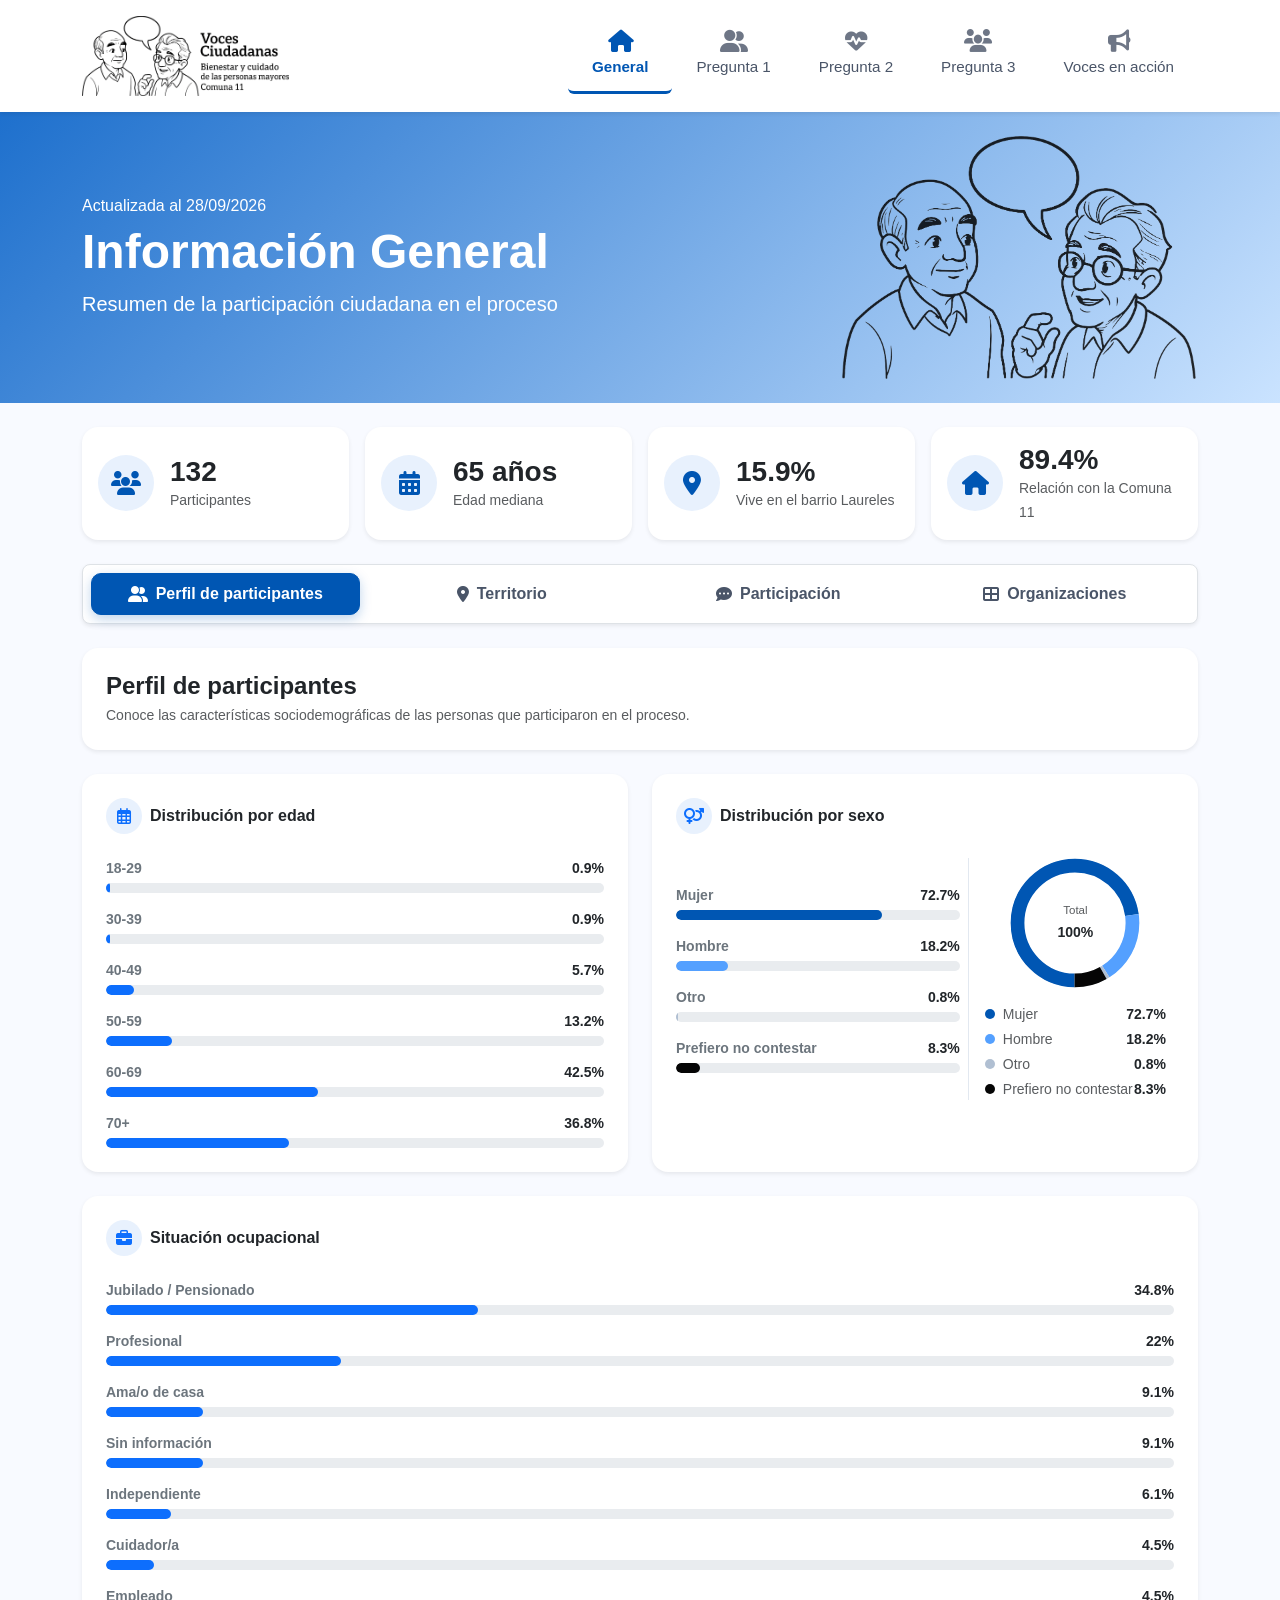
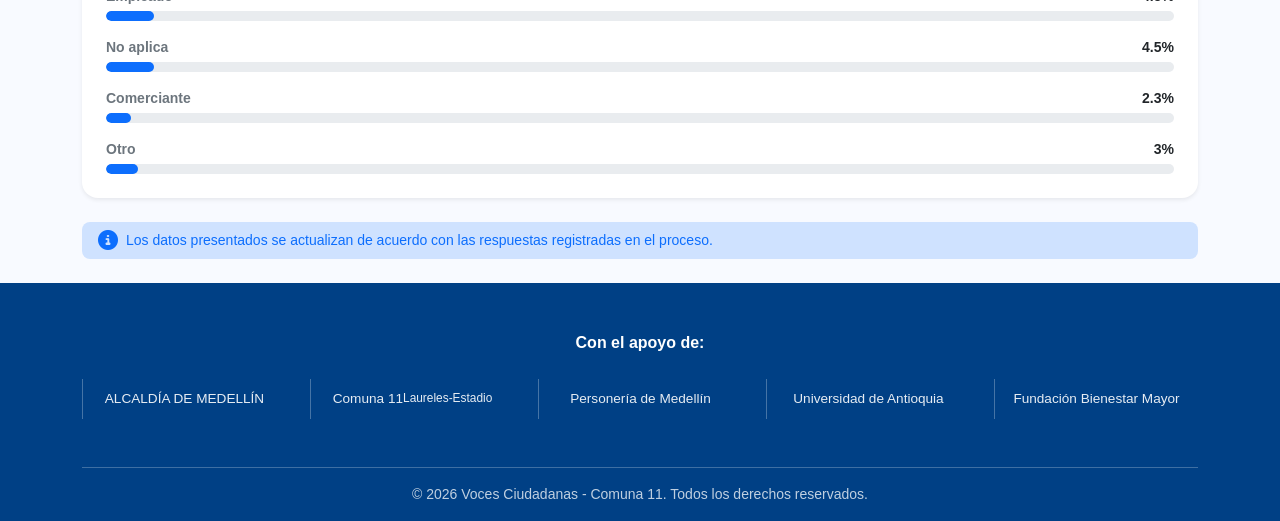
==== commit 88ab792f: "Actualización información demografica" ====
--- a/index.html
+++ b/index.html
@@ -29,7 +29,7 @@
         <div class="container position-relative z-3">
             <div class="row align-items-center">
                 <div class="col-lg-8">
-                    <h6>Actualizada al 28/08/2026</h6>
+                    <h6>Actualizada al 28/09/2026</h6>
                     <h1 id="main-question-title" class="display-5 fw-bold">Información General</h1>
                     <p id="main-question-subtitle" class="lead mb-0">Resumen de la participación ciudadana en el proceso</p>
                 </div>
